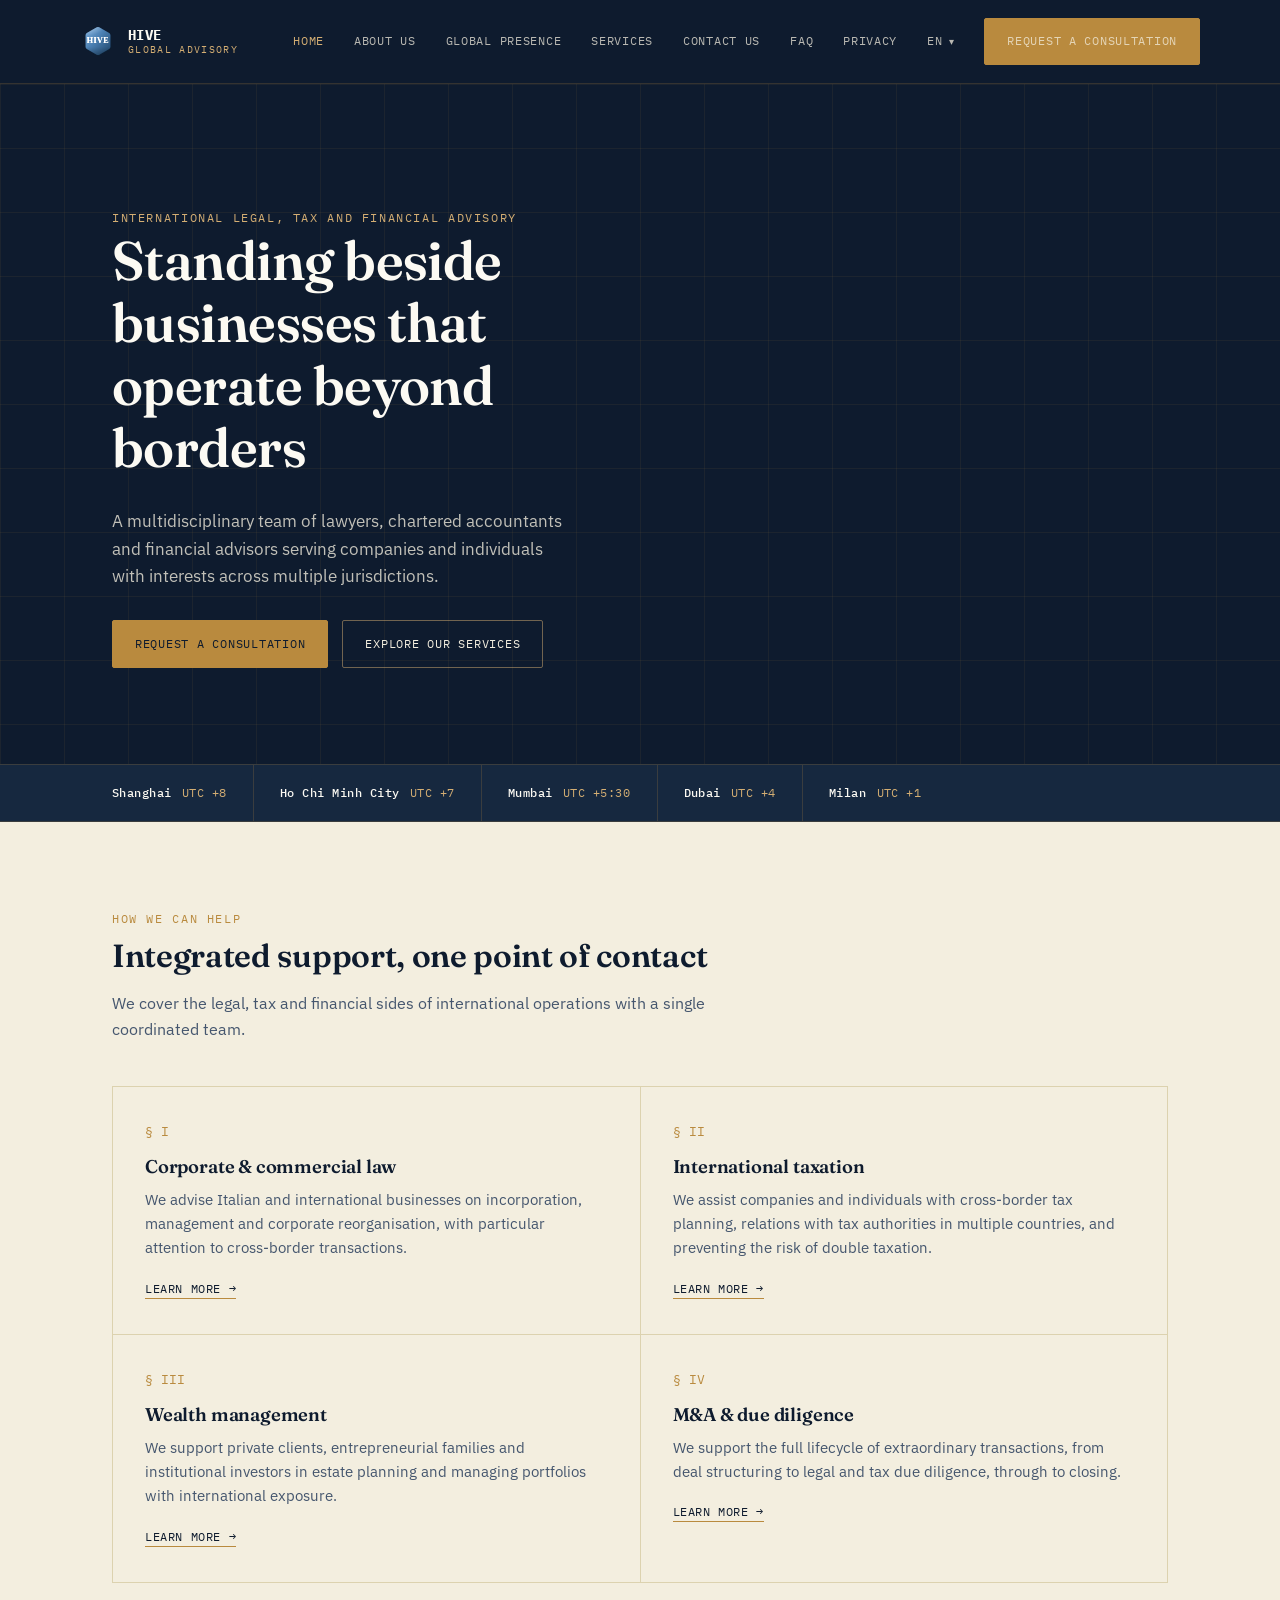
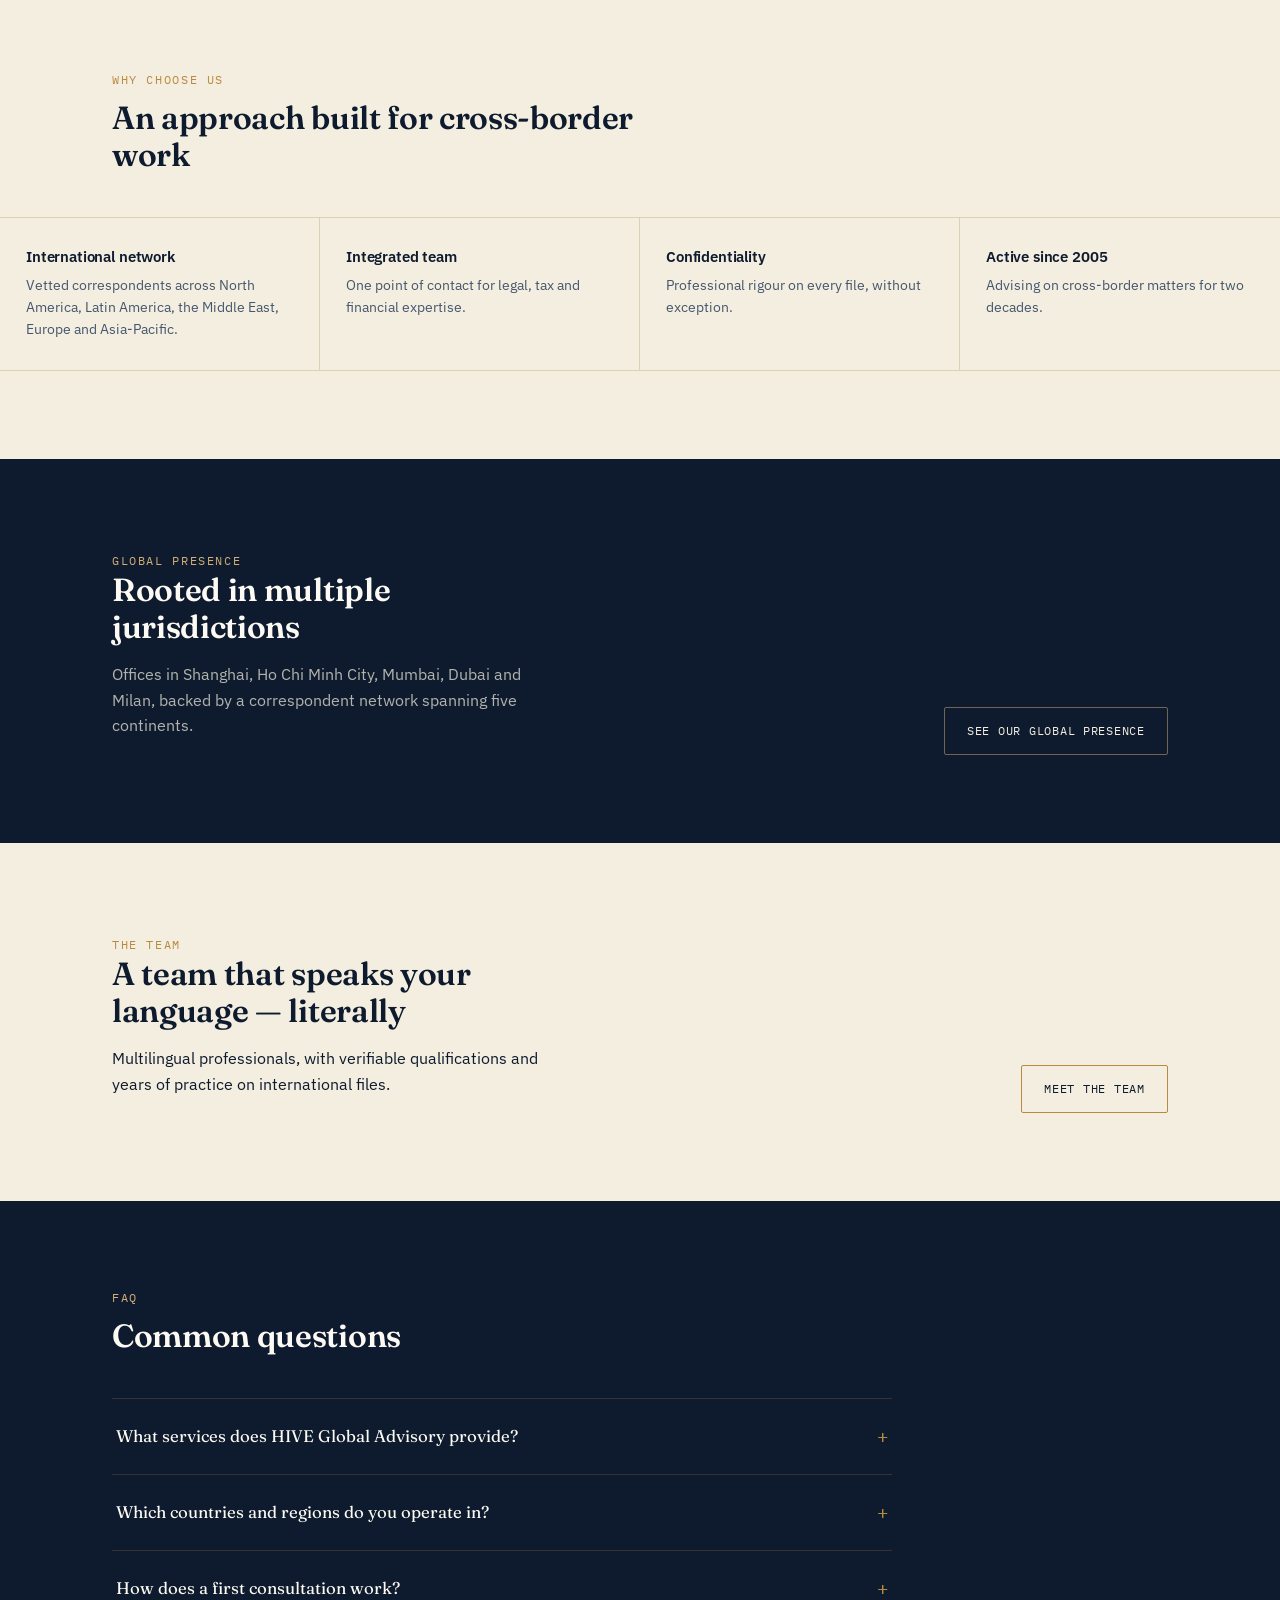
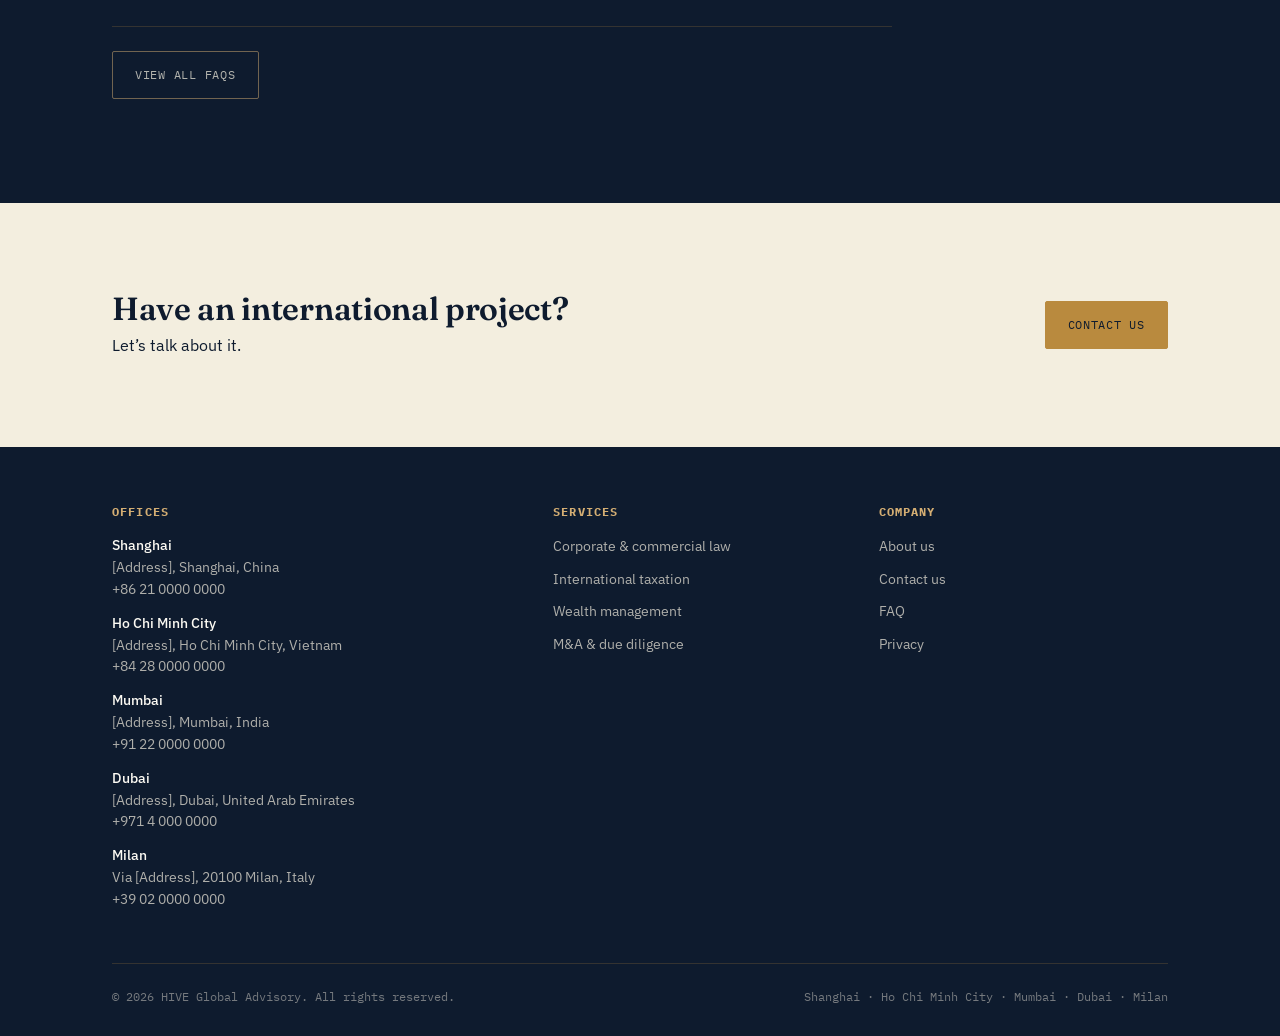
==== en/index.html @ 1e422303 "Add files via upload" ====
<!DOCTYPE html>
<html lang="en" dir="ltr">
<head>
<meta charset="UTF-8">
<meta name="viewport" content="width=device-width, initial-scale=1.0">
<title>HIVE Global Advisory — International legal, tax and financial advisory</title>
<meta name="description" content="A multidisciplinary team of lawyers, chartered accountants and financial advisors serving companies and individuals with interests across multiple jurisdictions.">
<link rel="alternate" hreflang="en" href="https://www.hiveglobaladvisory.example/en/index.html">
<link rel="alternate" hreflang="it" href="https://www.hiveglobaladvisory.example/it/index.html">
<link rel="alternate" hreflang="x-default" href="https://www.hiveglobaladvisory.example/en/index.html">
<link rel="preconnect" href="https://fonts.googleapis.com">
<link rel="preconnect" href="https://fonts.gstatic.com" crossorigin>
<link href="https://fonts.googleapis.com/css2?family=Fraunces:opsz,wght@9..144,500;9..144,600&family=IBM+Plex+Sans:wght@400;500;600&family=IBM+Plex+Mono:wght@400;500&display=swap" rel="stylesheet">
<link rel="stylesheet" href="../css/style.css">
</head>
<body>

<header class="site">
  <div class="wrap bar">
    <a href="index.html" class="mark">
      <img src="../assets/logo-mark.svg" alt="HIVE Global Advisory" width="36" height="36">
      <span class="wordmark"><b>HIVE</b><span>GLOBAL ADVISORY</span></span>
    </a>
    <input type="checkbox" id="nav-toggle">
    <label for="nav-toggle" class="nav-btn">Menu</label>
    <nav class="primary">
      <a href="index.html" aria-current="page">Home</a>
      <a href="about-us.html">About us</a>
      <a href="global-presence.html">Global presence</a>
      <a href="services.html">Services</a>
      <a href="contact-us.html">Contact us</a>
      <a href="faq.html">FAQ</a>
      <a href="privacy.html">Privacy</a>
      <details class="lang-switch">
        <summary>EN <span class="chev">▾</span></summary>
        <div class="lang-menu">
          <a href="../en/index.html" aria-current="true">English</a>
          <a href="../it/index.html">Italiano</a>
          <a class="soon" href="#" aria-disabled="true">Deutsch <span class="tag">soon</span></a>
          <a class="soon" href="#" aria-disabled="true">Français <span class="tag">soon</span></a>
          <a class="soon" href="#" aria-disabled="true">Español <span class="tag">soon</span></a>
          <a class="soon" href="#" aria-disabled="true">العربية <span class="tag">soon</span></a>
          <a class="soon" href="#" aria-disabled="true">Русский <span class="tag">soon</span></a>
        </div>
      </details>
      <a href="contact-us.html" class="btn btn-solid">Request a consultation</a>
    </nav>
  </div>
</header>

<section class="hero on-ink">
  <svg class="graticule" width="100%" height="100%" aria-hidden="true"><defs><pattern id="grid" width="64" height="64" patternUnits="userSpaceOnUse"><path d="M 64 0 L 0 0 0 64" fill="none" stroke="#B98A3E" stroke-width="0.5"/></pattern></defs><rect width="100%" height="100%" fill="url(#grid)"/></svg>
  <div class="wrap">
    <span class="eyebrow">International legal, tax and financial advisory</span>
    <h1>Standing beside businesses that operate beyond borders</h1>
    <p class="lede">A multidisciplinary team of lawyers, chartered accountants and financial advisors serving companies and individuals with interests across multiple jurisdictions.</p>
    <div class="cta-row">
      <a href="contact-us.html" class="btn btn-solid">Request a consultation</a>
      <a href="services.html" class="btn btn-ghost">Explore our services</a>
    </div>
  </div>
</section>
<div class="ticker on-ink">
  <div class="wrap">
    <span class="stop"><span class="city">Shanghai</span><span class="tz">UTC +8</span></span>
    <span class="stop"><span class="city">Ho Chi Minh City</span><span class="tz">UTC +7</span></span>
    <span class="stop"><span class="city">Mumbai</span><span class="tz">UTC +5:30</span></span>
    <span class="stop"><span class="city">Dubai</span><span class="tz">UTC +4</span></span>
    <span class="stop"><span class="city">Milan</span><span class="tz">UTC +1</span></span>
  </div>
</div>

<section>
  <div class="wrap">
    <div class="section-head">
      <span class="eyebrow">How we can help</span>
      <h2>Integrated support, one point of contact</h2>
      <p>We cover the legal, tax and financial sides of international operations with a single coordinated team.</p>
    </div>
    <div class="articles">
      <div class="article">
        <span class="ref">§ I</span>
        <h3>Corporate &amp; commercial law</h3>
        <p>We advise Italian and international businesses on incorporation, management and corporate reorganisation, with particular attention to cross-border transactions.</p>
        <a class="more" href="services.html#corporate">Learn more →</a>
      </div>
      <div class="article">
        <span class="ref">§ II</span>
        <h3>International taxation</h3>
        <p>We assist companies and individuals with cross-border tax planning, relations with tax authorities in multiple countries, and preventing the risk of double taxation.</p>
        <a class="more" href="services.html#tax">Learn more →</a>
      </div>
      <div class="article">
        <span class="ref">§ III</span>
        <h3>Wealth management</h3>
        <p>We support private clients, entrepreneurial families and institutional investors in estate planning and managing portfolios with international exposure.</p>
        <a class="more" href="services.html#wealth">Learn more →</a>
      </div>
      <div class="article">
        <span class="ref">§ IV</span>
        <h3>M&amp;A &amp; due diligence</h3>
        <p>We support the full lifecycle of extraordinary transactions, from deal structuring to legal and tax due diligence, through to closing.</p>
        <a class="more" href="services.html#ma">Learn more →</a>
      </div>
    </div>
  </div>
</section>

<section style="padding-top:0;">
  <div class="wrap">
    <div class="section-head">
      <span class="eyebrow">Why choose us</span>
      <h2>An approach built for cross-border work</h2>
    </div>
  </div>
  <div class="facts">
    <div class="fact"><h3>International network</h3><p>Vetted correspondents across North America, Latin America, the Middle East, Europe and Asia-Pacific.</p></div>
    <div class="fact"><h3>Integrated team</h3><p>One point of contact for legal, tax and financial expertise.</p></div>
    <div class="fact"><h3>Confidentiality</h3><p>Professional rigour on every file, without exception.</p></div>
    <div class="fact"><h3>Active since 2005</h3><p>Advising on cross-border matters for two decades.</p></div>
  </div>
</section>

<section class="on-ink">
  <div class="wrap team-split">
    <div class="copy">
      <span class="eyebrow">Global presence</span>
      <h2>Rooted in multiple jurisdictions</h2>
      <p class="lede-sm">Offices in Shanghai, Ho Chi Minh City, Mumbai, Dubai and Milan, backed by a correspondent network spanning five continents.</p>
    </div>
    <a href="global-presence.html" class="btn btn-ghost">See our global presence</a>
  </div>
</section>

<section>
  <div class="wrap team-split">
    <div class="copy">
      <span class="eyebrow">The team</span>
      <h2>A team that speaks your language — literally</h2>
      <p>Multilingual professionals, with verifiable qualifications and years of practice on international files.</p>
    </div>
    <a href="about-us.html" class="btn btn-ghost">Meet the team</a>
  </div>
</section>

<section class="on-ink">
  <div class="wrap">
    <div class="section-head">
      <span class="eyebrow">FAQ</span>
      <h2>Common questions</h2>
    </div>
    <div class="faq-list">
      <details class="faq-item">
        <summary>What services does HIVE Global Advisory provide? <span class="plus">+</span></summary>
        <div class="answer">We provide integrated legal, tax and financial advisory services for cross-border business and private clients, spanning corporate &amp; commercial law, international taxation, wealth management, and M&amp;A &amp; due diligence. Our team coordinates across disciplines so you have a single point of contact for complex, multi-jurisdiction matters.</div>
      </details>
      <details class="faq-item">
        <summary>Which countries and regions do you operate in? <span class="plus">+</span></summary>
        <div class="answer">We operate directly from our offices in Shanghai, Ho Chi Minh City, Mumbai, Dubai and Milan, and work through a vetted network of correspondent firms across North America, Latin America, the Middle East, Europe and Asia-Pacific. See our Global presence page for the full picture.</div>
      </details>
      <details class="faq-item">
        <summary>How does a first consultation work? <span class="plus">+</span></summary>
        <div class="answer">Share a short description of your situation through our contact form, and a member of our team will reach out within 1-2 business days to arrange an introductory call at no obligation.</div>
      </details>
    </div>
    <p style="margin-top:24px;"><a href="faq.html" class="btn btn-ghost">View all FAQs</a></p>
  </div>
</section>

<section class="cta-band">
  <div class="wrap">
    <div>
      <h2>Have an international project?</h2>
      <p style="margin:0;">Let&rsquo;s talk about it.</p>
    </div>
    <a href="contact-us.html" class="btn btn-solid">Contact us</a>
  </div>
</section>

<footer class="site">
  <div class="wrap">
    <div class="grid">
      <div>
        <h4>Offices</h4>
        <div class="office"><span class="city">Shanghai</span><br>[Address], Shanghai, China<br>+86 21 0000 0000</div>
        <div class="office"><span class="city">Ho Chi Minh City</span><br>[Address], Ho Chi Minh City, Vietnam<br>+84 28 0000 0000</div>
        <div class="office"><span class="city">Mumbai</span><br>[Address], Mumbai, India<br>+91 22 0000 0000</div>
        <div class="office"><span class="city">Dubai</span><br>[Address], Dubai, United Arab Emirates<br>+971 4 000 0000</div>
        <div class="office"><span class="city">Milan</span><br>Via [Address], 20100 Milan, Italy<br>+39 02 0000 0000</div>
      </div>
      <div>
        <h4>Services</h4>
        <ul>
          <li><a href="services.html#corporate">Corporate &amp; commercial law</a></li>
          <li><a href="services.html#tax">International taxation</a></li>
          <li><a href="services.html#wealth">Wealth management</a></li>
          <li><a href="services.html#ma">M&amp;A &amp; due diligence</a></li>
        </ul>
      </div>
      <div>
        <h4>Company</h4>
        <ul>
          <li><a href="about-us.html">About us</a></li>
          <li><a href="contact-us.html">Contact us</a></li>
          <li><a href="faq.html">FAQ</a></li>
          <li><a href="privacy.html">Privacy</a></li>
        </ul>
      </div>
    </div>
    <div class="bottom">
      <span>&copy; <span id="year">2026</span> HIVE Global Advisory. All rights reserved.</span>
      <span>Shanghai · Ho Chi Minh City · Mumbai · Dubai · Milan</span>
    </div>
  </div>
</footer>
<script src="../js/main.js"></script>
</body>
</html>
---- css/style.css ----
/* ===================================================================
   Studio & Partners — sistema di design "ink & brass"
   Palette ispirata alla cartografia storica: inchiostro notturno,
   carta pergamena, ottone invecchiato. Serif carattere + sans utility.
   =================================================================== */

:root{
  --ink: #0E1B2E;
  --ink-soft: #16283F;
  --ink-line: rgba(185, 138, 62, .22);
  --parchment: #F3EEDF;
  --parchment-line: #DCD2AF;
  --brass: #B98A3E;
  --brass-light: #D4AE73;
  --slate: #45566E;
  --slate-light: #6B7C95;
  --white: #FCFAF3;

  --font-display: "Fraunces", Georgia, serif;
  --font-body: "IBM Plex Sans", -apple-system, BlinkMacSystemFont, sans-serif;
  --font-mono: "IBM Plex Mono", ui-monospace, monospace;

  --max: 1120px;
  --radius: 2px;
}

*, *::before, *::after{ box-sizing: border-box; }
html{ scroll-behavior: smooth; }
@media (prefers-reduced-motion: reduce){
  html{ scroll-behavior: auto; }
  *{ animation-duration: .01ms !important; transition-duration: .01ms !important; }
}

body{
  margin: 0;
  background: var(--parchment);
  color: var(--ink);
  font-family: var(--font-body);
  font-size: 16px;
  line-height: 1.6;
  -webkit-font-smoothing: antialiased;
}

h1, h2, h3{
  font-family: var(--font-display);
  font-weight: 600;
  line-height: 1.15;
  margin: 0 0 .5em;
  letter-spacing: -.01em;
}
h1{ font-size: clamp(2.1rem, 4.4vw, 3.4rem); }
h2{ font-size: clamp(1.5rem, 2.6vw, 2rem); }
h3{ font-size: 1.15rem; }
p{ margin: 0 0 1em; }
a{ color: inherit; }

.eyebrow{
  font-family: var(--font-mono);
  font-size: .72rem;
  letter-spacing: .14em;
  text-transform: uppercase;
  color: var(--brass);
}

.wrap{ max-width: var(--max); margin: 0 auto; padding: 0 32px; }
@media (max-width: 640px){ .wrap{ padding: 0 20px; } }

section{ padding: 88px 0; }
@media (max-width: 640px){ section{ padding: 56px 0; } }

.on-ink{ background: var(--ink); color: var(--parchment); }
.on-ink .eyebrow{ color: var(--brass-light); }
.on-ink h1, .on-ink h2, .on-ink h3{ color: var(--white); }
.on-ink p{ color: rgba(243,238,223,.72); }

/* ---------- buttons ---------- */
.btn{
  display: inline-flex;
  align-items: center;
  gap: 8px;
  font-family: var(--font-mono);
  font-size: .78rem;
  letter-spacing: .06em;
  text-transform: uppercase;
  text-decoration: none;
  padding: 13px 22px;
  border-radius: var(--radius);
  border: 1px solid var(--brass);
  transition: background .15s ease, color .15s ease;
  cursor: pointer;
  background: none;
}
.btn-solid{ background: var(--brass); color: var(--ink); }
.btn-solid:hover{ background: var(--brass-light); }
.btn-ghost{ color: inherit; }
.btn-ghost:hover{ background: var(--ink-line); }
.on-ink .btn-ghost{ border-color: rgba(212,174,115,.5); }
.btn:focus-visible{ outline: 2px solid var(--brass); outline-offset: 3px; }

/* ---------- header ---------- */
header.site{
  position: sticky; top: 0; z-index: 50;
  background: var(--ink);
  border-bottom: 1px solid var(--ink-line);
}
header.site .bar{
  display: flex; align-items: center; justify-content: space-between;
  padding: 18px 0;
}
.mark{
  display: inline-flex; align-items: center; gap: 10px;
  font-family: var(--font-mono); font-size: .8rem; letter-spacing: .08em;
  color: var(--white); text-decoration: none;
}
.mark .box{
  width: 28px; height: 28px; border: 1px solid var(--brass);
  display: flex; align-items: center; justify-content: center;
  font-family: var(--font-display); font-size: .85rem; color: var(--brass-light);
}
nav.primary{ display: flex; align-items: center; gap: 30px; }
nav.primary a{
  font-family: var(--font-mono); font-size: .74rem; letter-spacing: .06em;
  text-transform: uppercase; text-decoration: none; color: rgba(243,238,223,.75);
}
nav.primary a:hover, nav.primary a[aria-current="page"]{ color: var(--brass-light); }
.lang{ color: rgba(243,238,223,.45) !important; }
#nav-toggle{ display: none; }
.nav-btn{ display: none; }
@media (max-width: 860px){
  nav.primary{
    position: absolute; top: 100%; left: 0; right: 0;
    background: var(--ink); flex-direction: column; align-items: flex-start;
    gap: 18px; padding: 22px 20px 26px; border-bottom: 1px solid var(--ink-line);
    display: none;
  }
  #nav-toggle:checked ~ nav.primary{ display: flex; }
  .nav-btn{
    display: inline-flex; background: none; border: 1px solid var(--ink-line);
    color: var(--white); font-family: var(--font-mono); font-size: .8rem;
    padding: 8px 12px; cursor: pointer;
  }
}

/* ---------- hero ---------- */
.hero{
  position: relative; overflow: hidden;
  padding: 120px 0 96px;
}
.hero .graticule{
  position: absolute; inset: 0; opacity: .35; pointer-events: none;
}
.hero .wrap{ position: relative; }
.hero h1{ max-width: 15ch; }
.hero .lede{ max-width: 46ch; font-size: 1.08rem; color: rgba(243,238,223,.78); }
.hero .cta-row{ display: flex; gap: 14px; flex-wrap: wrap; margin-top: 30px; }

/* ---------- timezone ticker (signature element) ---------- */
.ticker{
  background: var(--ink-soft); border-top: 1px solid var(--ink-line);
  border-bottom: 1px solid var(--ink-line);
}
.ticker .wrap{
  display: flex; flex-wrap: wrap; gap: 0;
}
.ticker .stop{
  font-family: var(--font-mono); font-size: .78rem; letter-spacing: .04em;
  color: rgba(243,238,223,.8);
  padding: 18px 26px 18px 0; margin-right: 26px;
  border-right: 1px solid var(--ink-line);
  display: flex; align-items: baseline; gap: 10px;
}
.ticker .stop:last-child{ border-right: none; }
.ticker .stop .city{ color: var(--white); font-weight: 500; }
.ticker .stop .tz{ color: var(--brass-light); }

/* ---------- section headers ---------- */
.section-head{ max-width: 60ch; margin-bottom: 44px; }
.section-head .eyebrow{ display: block; margin-bottom: 10px; }
.section-head p{ color: var(--slate); }

/* ---------- practice areas (§) ---------- */
.articles{ display: grid; grid-template-columns: repeat(2, 1fr); gap: 1px; background: var(--parchment-line); border: 1px solid var(--parchment-line); }
@media (max-width: 760px){ .articles{ grid-template-columns: 1fr; } }
.article{ background: var(--parchment); padding: 34px 32px; }
.article .ref{ font-family: var(--font-mono); color: var(--brass); font-size: .82rem; margin-bottom: 14px; display: block; }
.article p{ color: var(--slate); font-size: .95rem; }
.article ul{ list-style: none; margin: 14px 0 18px; padding: 0; }
.article li{ font-size: .88rem; color: var(--slate); padding: 6px 0; border-top: 1px solid var(--parchment-line); }
.article li:first-child{ border-top: none; }
.article a.more{ font-family: var(--font-mono); font-size: .74rem; letter-spacing: .05em; text-transform: uppercase; color: var(--ink); text-decoration: none; border-bottom: 1px solid var(--brass); padding-bottom: 2px; }

/* ---------- why-us divided row ---------- */
.facts{ display: grid; grid-template-columns: repeat(4, 1fr); border-top: 1px solid var(--parchment-line); border-bottom: 1px solid var(--parchment-line); }
@media (max-width: 760px){ .facts{ grid-template-columns: repeat(2, 1fr); } }
.fact{ padding: 30px 26px; border-right: 1px solid var(--parchment-line); }
.fact:last-child{ border-right: none; }
.fact h3{ font-family: var(--font-body); font-size: .95rem; font-weight: 600; margin-bottom: 8px; }
.fact p{ font-size: .86rem; color: var(--slate); margin: 0; }

/* ---------- insights / gazette list ---------- */
.gazette{ border-top: 1px solid var(--parchment-line); }
.gazette-item{ display: flex; gap: 26px; padding: 22px 0; border-bottom: 1px solid var(--parchment-line); align-items: baseline; flex-wrap: wrap; }
.gazette-item .tag{ font-family: var(--font-mono); font-size: .72rem; color: var(--brass); letter-spacing: .05em; text-transform: uppercase; width: 110px; flex-shrink: 0; }
.gazette-item .headline{ font-family: var(--font-display); font-size: 1.05rem; flex: 1; min-width: 220px; }
.gazette-item .date{ font-family: var(--font-mono); font-size: .74rem; color: var(--slate-light); }

/* ---------- team teaser ---------- */
.team-split{ display: flex; justify-content: space-between; align-items: flex-end; gap: 30px; flex-wrap: wrap; }
.team-split .copy{ max-width: 44ch; }

/* ---------- cta band ---------- */
.cta-band{ text-align: left; }
.cta-band .wrap{ display: flex; justify-content: space-between; align-items: center; gap: 30px; flex-wrap: wrap; }
.cta-band h2{ margin-bottom: 6px; }

/* ---------- cards (generic parchment card on ink) ---------- */
.card{ background: var(--white); color: var(--ink); padding: 28px; border: 1px solid var(--parchment-line); }

/* ---------- footer ---------- */
footer.site{ background: var(--ink); color: rgba(243,238,223,.7); padding: 56px 0 30px; }
footer.site .grid{ display: grid; grid-template-columns: 1.4fr 1fr 1fr; gap: 36px; padding-bottom: 40px; border-bottom: 1px solid var(--ink-line); }
@media (max-width: 760px){ footer.site .grid{ grid-template-columns: 1fr; } }
footer.site h4{ font-family: var(--font-mono); font-size: .72rem; letter-spacing: .1em; text-transform: uppercase; color: var(--brass-light); margin: 0 0 14px; }
footer.site .office{ font-size: .88rem; margin-bottom: 12px; line-height: 1.55; }
footer.site .office .city{ color: var(--white); font-weight: 500; }
footer.site a{ text-decoration: none; color: inherit; }
footer.site ul{ list-style: none; margin: 0; padding: 0; }
footer.site li{ margin-bottom: 10px; font-size: .88rem; }
footer.site .bottom{ display: flex; justify-content: space-between; align-items: center; gap: 16px; flex-wrap: wrap; padding-top: 24px; font-family: var(--font-mono); font-size: .72rem; color: rgba(243,238,223,.45); }

/* ---------- generic page hero (subpages) ---------- */
.page-hero{ padding: 76px 0 60px; }
.page-hero .eyebrow{ margin-bottom: 14px; display: block; }

/* ---------- form ---------- */
form.contact{ display: grid; grid-template-columns: 1fr 1fr; gap: 18px; max-width: 720px; }
form.contact .full{ grid-column: 1 / -1; }
@media (max-width: 640px){ form.contact{ grid-template-columns: 1fr; } }
form.contact label{ display: block; font-family: var(--font-mono); font-size: .72rem; text-transform: uppercase; letter-spacing: .06em; color: var(--slate); margin-bottom: 8px; }
form.contact input, form.contact select, form.contact textarea{
  width: 100%; font-family: var(--font-body); font-size: .95rem; color: var(--ink);
  background: var(--white); border: 1px solid var(--parchment-line); border-radius: var(--radius);
  padding: 11px 13px;
}
form.contact input:focus, form.contact select:focus, form.contact textarea:focus{
  outline: 2px solid var(--brass); outline-offset: 1px; border-color: var(--brass);
}
form.contact textarea{ min-height: 130px; resize: vertical; }
.form-note{ font-size: .8rem; color: var(--slate-light); margin-top: 14px; }

/* ---------- offices list on contact page ---------- */
.offices{ display: grid; grid-template-columns: repeat(3, 1fr); gap: 1px; background: var(--parchment-line); border: 1px solid var(--parchment-line); margin-top: 20px; }
@media (max-width: 760px){ .offices{ grid-template-columns: 1fr; } }
.office-card{ background: var(--parchment); padding: 26px; }
.office-card .city{ font-family: var(--font-display); font-size: 1.15rem; margin-bottom: 10px; }
.office-card p{ font-size: .88rem; color: var(--slate); margin: 0 0 4px; }

/* ---------- simple legal stub page ---------- */
.legal-body{ max-width: 68ch; }
.legal-body h2{ margin-top: 1.4em; }
.legal-body p{ color: var(--slate); }
.legal-notice{ background: var(--white); border: 1px solid var(--parchment-line); padding: 20px 24px; font-size: .9rem; color: var(--slate); margin-bottom: 40px; }

/* ===================================================================
   Estensioni: brand HIVE, selettore lingua, accordion FAQ, globo
   =================================================================== */

/* ---------- brand mark (logo + wordmark in header) ---------- */
.mark{ gap: 12px; }
.mark img{ display:block; width:36px; height:36px; }
.mark .wordmark{ display:flex; flex-direction:column; line-height:1.15; }
.mark .wordmark b{ font-size:.86rem; letter-spacing:.03em; }
.mark .wordmark span{ font-size:.6rem; letter-spacing:.14em; color: var(--brass-light); }

/* ---------- language switcher ---------- */
details.lang-switch{ position: relative; }
details.lang-switch summary{
  list-style: none; cursor: pointer;
  font-family: var(--font-mono); font-size: .74rem; letter-spacing: .06em; text-transform: uppercase;
  color: rgba(243,238,223,.75); display: flex; align-items: center; gap: 6px;
}
details.lang-switch summary::-webkit-details-marker{ display:none; }
details.lang-switch summary .chev{ font-size: .6rem; }
details.lang-switch[open] summary{ color: var(--brass-light); }
.lang-menu{
  position: absolute; top: calc(100% + 14px); right: 0; z-index: 60;
  background: var(--ink-soft); border: 1px solid var(--ink-line);
  min-width: 190px; padding: 6px 0;
}
.lang-menu a{
  display: flex; justify-content: space-between; align-items: center; gap: 10px;
  padding: 9px 16px; font-family: var(--font-body); font-size: .86rem;
  text-decoration: none; color: var(--parchment);
}
.lang-menu a:hover{ background: var(--ink-line); }
.lang-menu a[aria-current="true"]{ color: var(--brass-light); }
.lang-menu a.soon{ color: rgba(243,238,223,.4); pointer-events: none; }
.lang-menu .tag{
  font-family: var(--font-mono); font-size: .6rem; letter-spacing: .04em; text-transform: uppercase;
  border: 1px solid rgba(243,238,223,.25); padding: 1px 6px; border-radius: 2px;
}
@media (max-width: 860px){
  details.lang-switch{ order: 1; }
  .lang-menu{ right: auto; left: 0; }
}

/* ---------- FAQ accordion ---------- */
.faq-list{ border-top: 1px solid var(--parchment-line); max-width: 78ch; }
.faq-item{ border-bottom: 1px solid var(--parchment-line); }
.faq-item summary{
  list-style: none; cursor: pointer; padding: 22px 4px;
  display: flex; justify-content: space-between; align-items: center; gap: 20px;
  font-family: var(--font-display); font-size: 1.05rem; color: var(--ink);
}
.faq-item summary::-webkit-details-marker{ display:none; }
.faq-item summary .plus{ font-family: var(--font-mono); color: var(--brass); font-size: 1.2rem; flex-shrink:0; transition: transform .15s ease; }
.faq-item[open] summary .plus{ transform: rotate(45deg); }
.faq-item .answer{ padding: 0 4px 24px; max-width: 64ch; color: var(--slate); font-size: .95rem; line-height: 1.65; }
.faq-item .answer .note{ display:block; margin-top:8px; font-size:.82rem; color: var(--slate-light); }

/* ---------- globe illustration ---------- */
.globe-wrap{ display:flex; justify-content:center; padding: 10px 0 30px; }
.globe{ width: min(420px, 90%); height: auto; }
.globe .rim{ fill:none; stroke: var(--brass); stroke-width: 1; opacity:.55; }
.globe .meridian{ fill:none; stroke: var(--brass); stroke-width: .75; opacity:.4; }
.globe .pin{ fill: var(--brass-light); }
.globe .pin-ring{ fill:none; stroke: var(--brass-light); stroke-width: 1; opacity:.5; }
.globe text{ font-family: var(--font-mono); font-size: 10px; fill: rgba(243,238,223,.8); }

/* ---------- region grid (correspondent network) ---------- */
.regions{ display:grid; grid-template-columns:repeat(auto-fit, minmax(190px,1fr)); gap:1px; background:var(--parchment-line); border:1px solid var(--parchment-line); margin-top:20px; }
.region-card{ background:var(--parchment); padding:22px 24px; }
.region-card h3{ font-size:1rem; margin-bottom:6px; }
.region-card p{ font-size:.86rem; color:var(--slate); margin:0; }

/* ---------- hero background motif (reused across inner pages) ---------- */
.page-hero.motif{ position:relative; overflow:hidden; }
.page-hero.motif svg.bg{ position:absolute; inset:0; opacity:.35; pointer-events:none; }
.page-hero.motif .wrap{ position:relative; }

/* ---------- small helper ---------- */
.lede-sm{ max-width:50ch; color:rgba(243,238,223,.78); }

/* ---------- faq on dark section (home teaser) ---------- */
.on-ink .faq-list{ border-top-color: var(--ink-line); }
.on-ink .faq-item{ border-bottom-color: var(--ink-line); }
.on-ink .faq-item summary{ color: var(--white); }
.on-ink .faq-item .answer{ color: rgba(243,238,223,.78); }
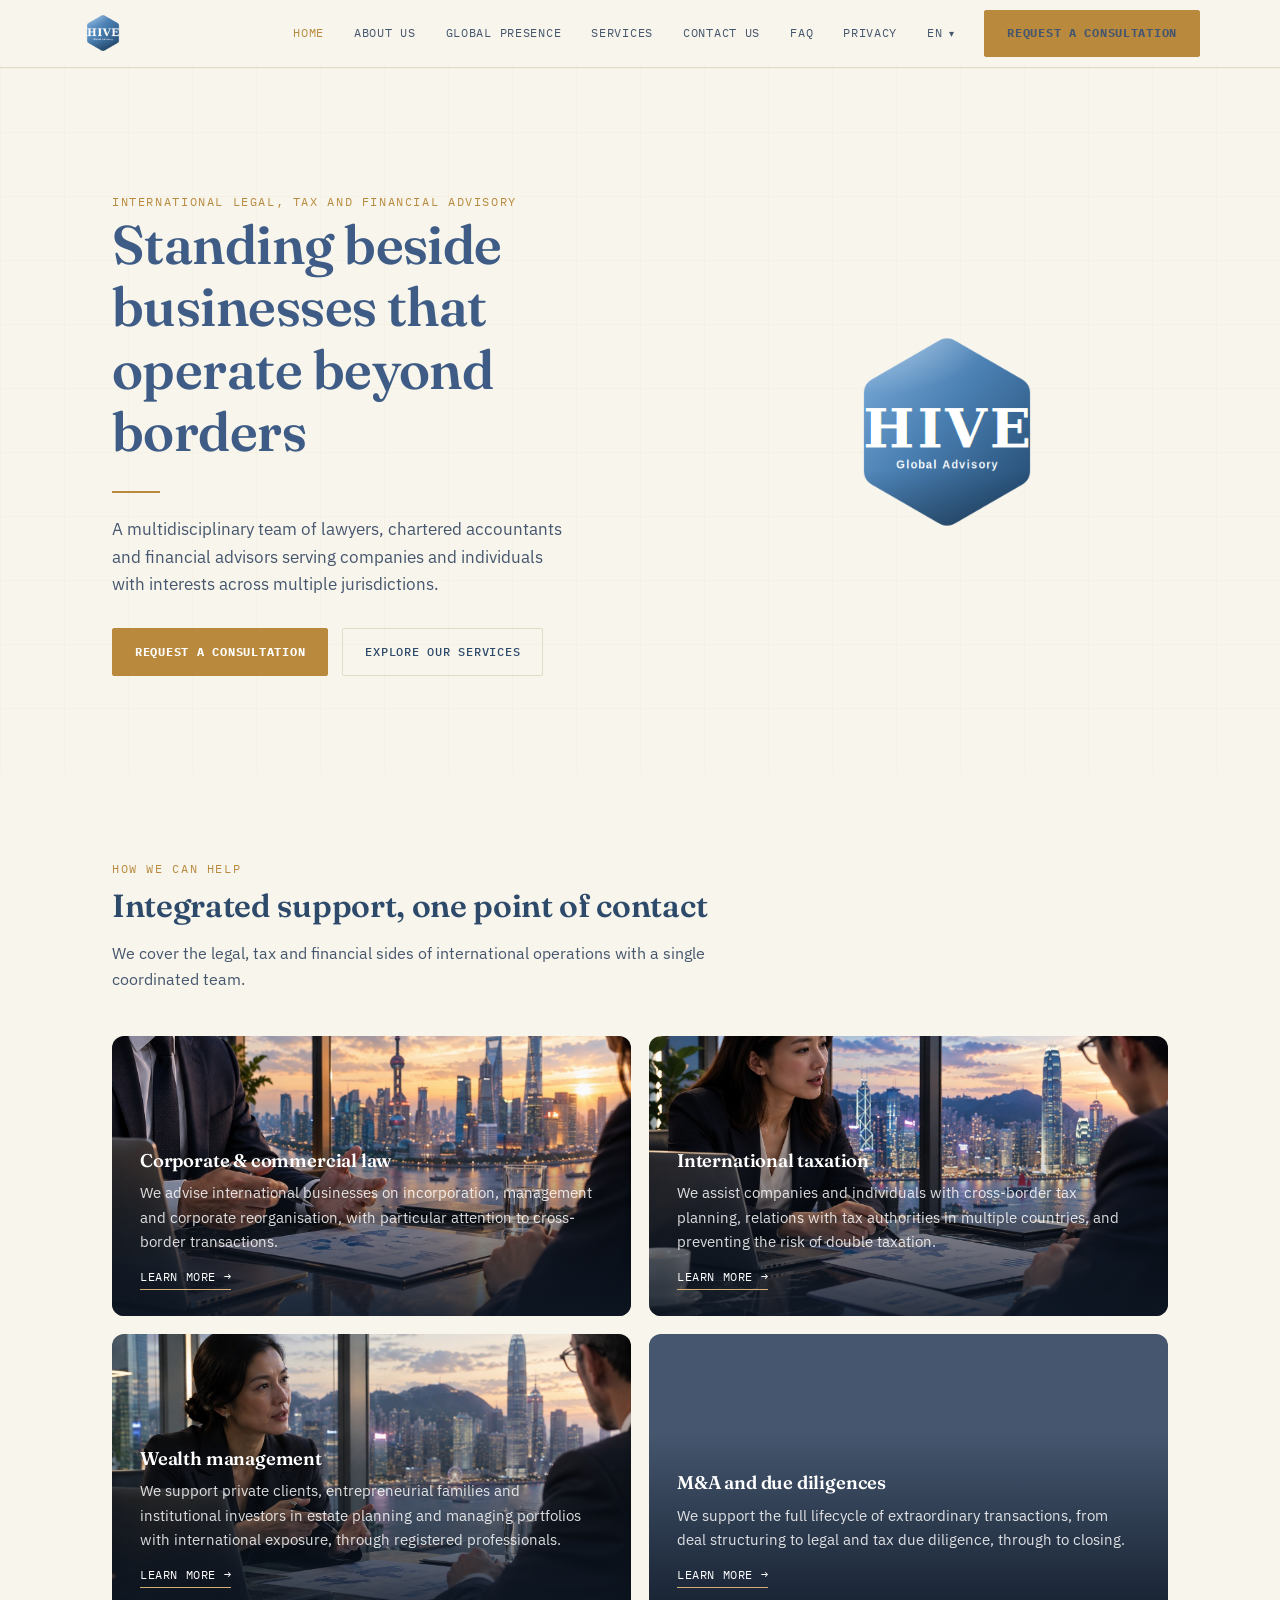
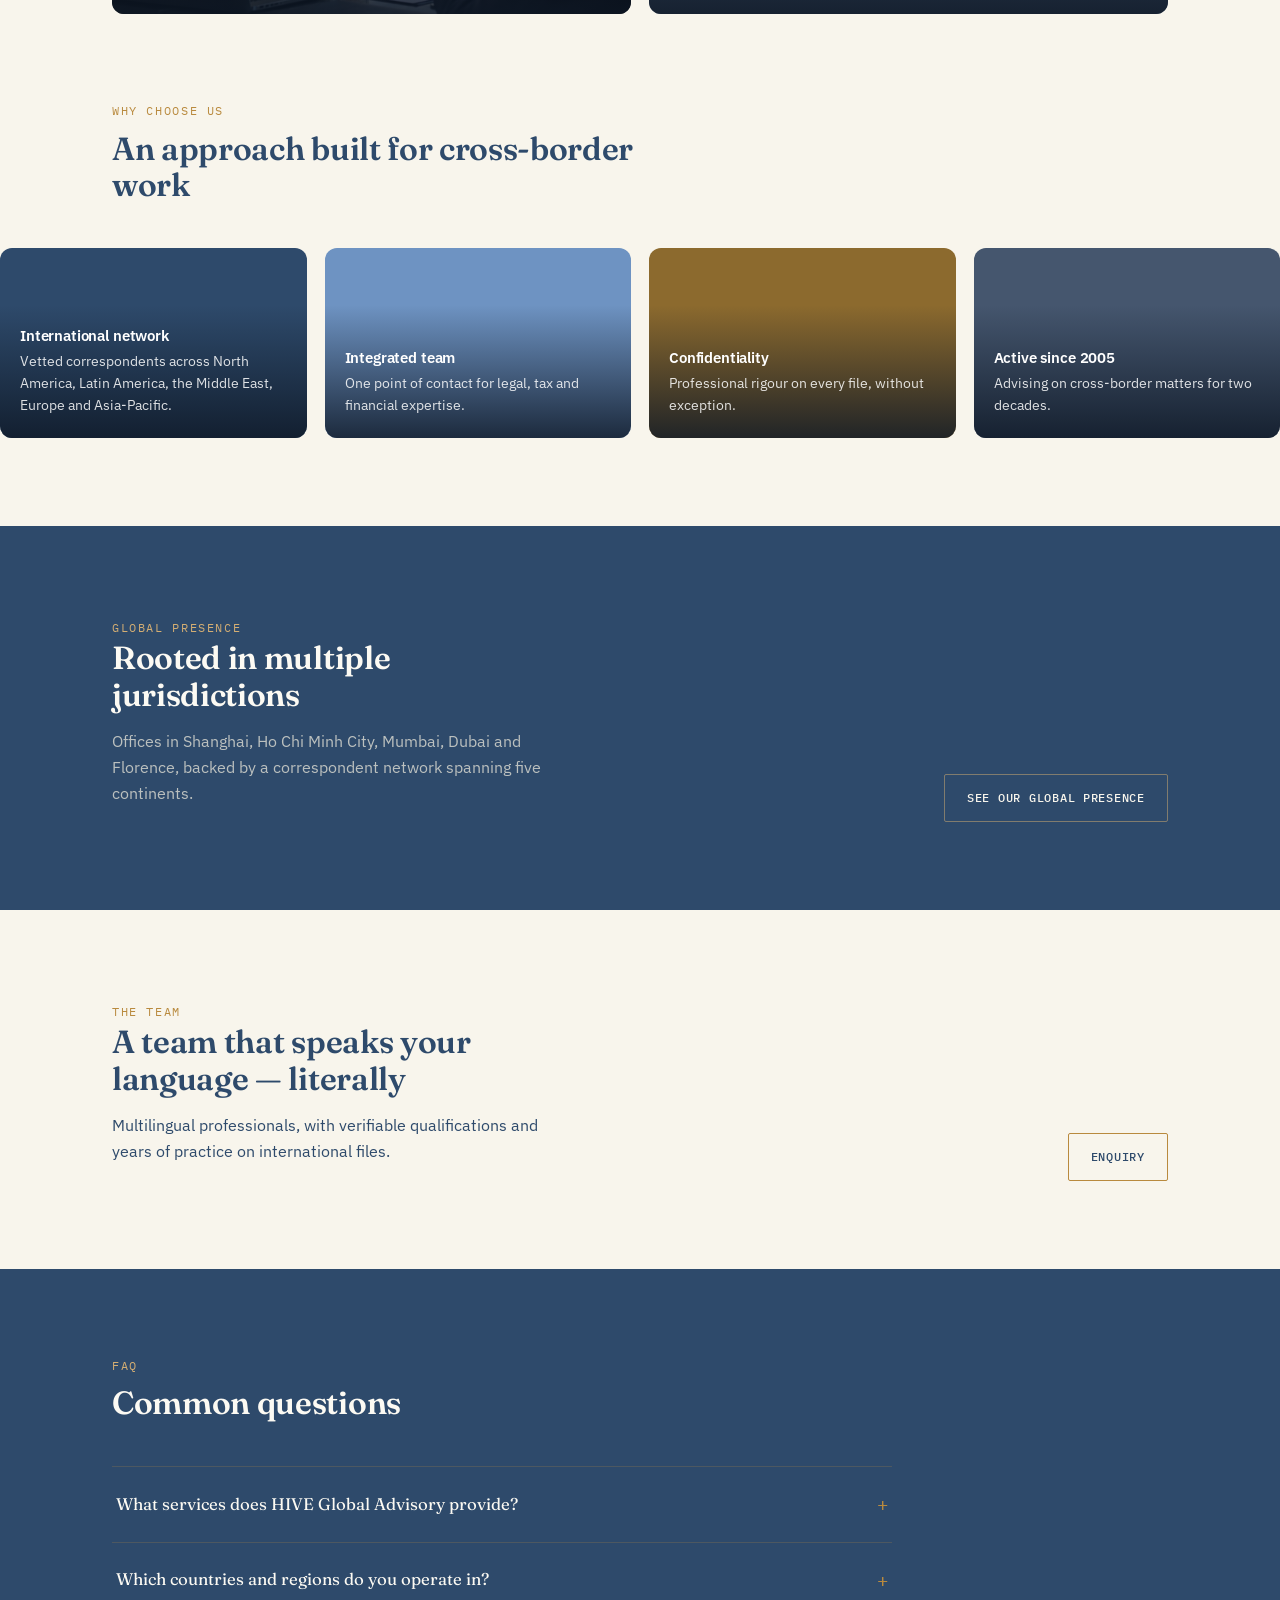
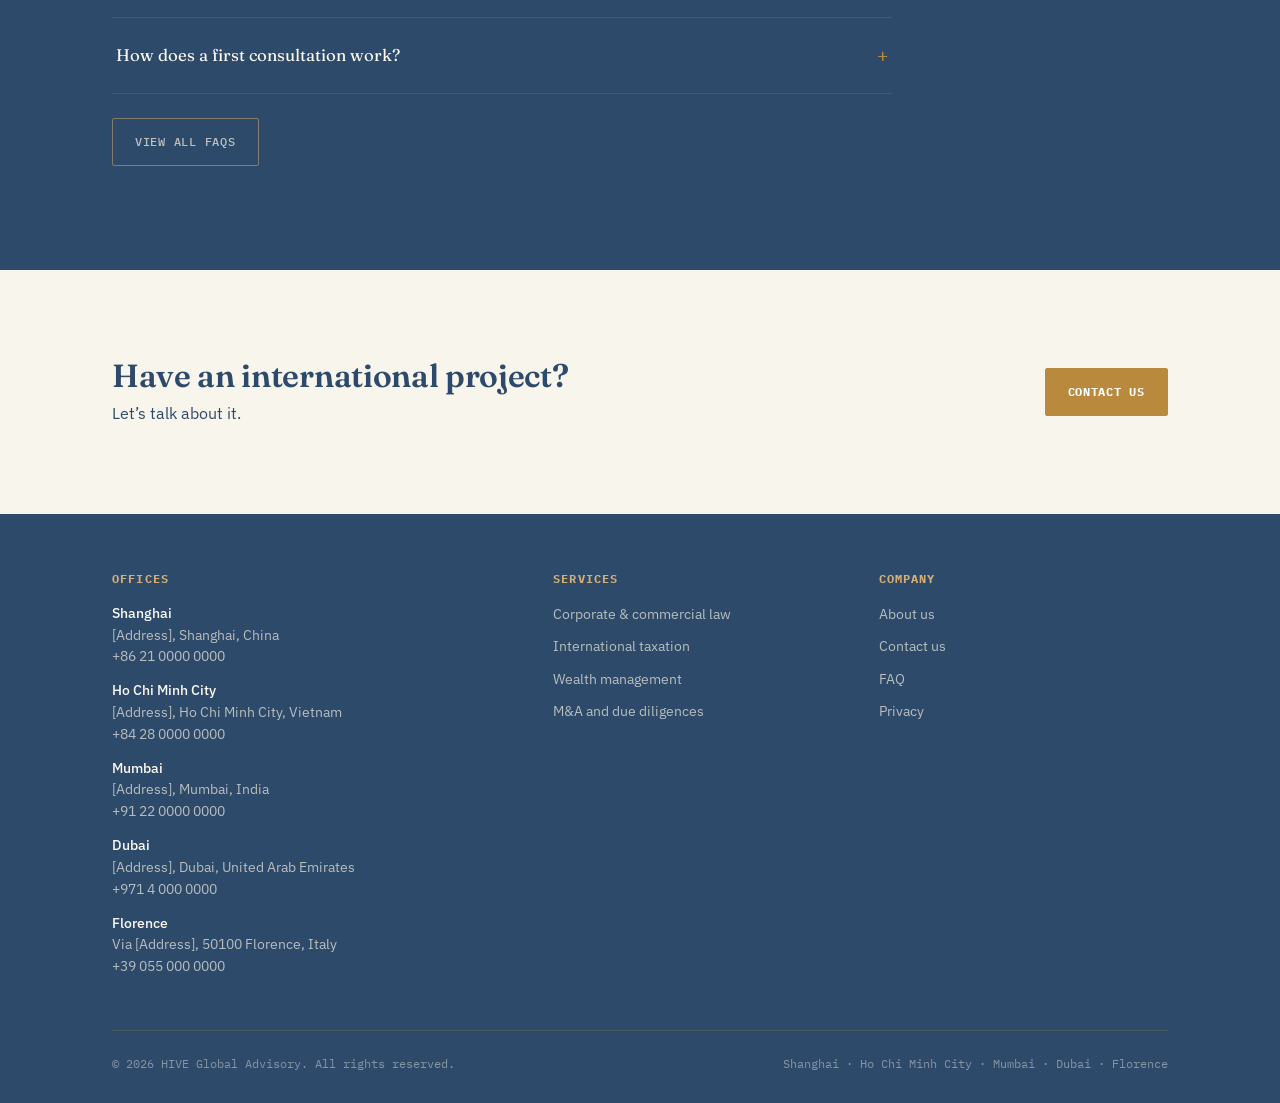
==== commit aba790c9: "Add files via upload" ====
--- a/en/index.html
+++ b/en/index.html
@@ -5,12 +5,26 @@
 <meta name="viewport" content="width=device-width, initial-scale=1.0">
 <title>HIVE Global Advisory — International legal, tax and financial advisory</title>
 <meta name="description" content="A multidisciplinary team of lawyers, chartered accountants and financial advisors serving companies and individuals with interests across multiple jurisdictions.">
-<link rel="alternate" hreflang="en" href="https://www.hiveglobaladvisory.example/en/index.html">
-<link rel="alternate" hreflang="it" href="https://www.hiveglobaladvisory.example/it/index.html">
-<link rel="alternate" hreflang="x-default" href="https://www.hiveglobaladvisory.example/en/index.html">
+<link rel="canonical" href="https://hiveglobaladvisory.com/en/index.html">
+<link rel="alternate" hreflang="en" href="https://hiveglobaladvisory.com/en/index.html">
+<link rel="alternate" hreflang="it" href="https://hiveglobaladvisory.com/it/index.html">
+<link rel="alternate" hreflang="x-default" href="https://hiveglobaladvisory.com/en/index.html">
+<meta property="og:type" content="website">
+<meta property="og:site_name" content="HIVE Global Advisory">
+<meta property="og:locale" content="en_US">
+<meta property="og:title" content="HIVE Global Advisory — International legal, tax and financial advisory">
+<meta property="og:description" content="A multidisciplinary team of lawyers, chartered accountants and financial advisors serving companies and individuals with interests across multiple jurisdictions.">
+<meta property="og:url" content="https://hiveglobaladvisory.com/en/index.html">
+<meta property="og:image" content="https://hiveglobaladvisory.com/assets/og-image.png">
+<meta name="twitter:card" content="summary_large_image">
+<meta name="twitter:title" content="HIVE Global Advisory — International legal, tax and financial advisory">
+<meta name="twitter:description" content="A multidisciplinary team of lawyers, chartered accountants and financial advisors serving companies and individuals with interests across multiple jurisdictions.">
+<meta name="twitter:image" content="https://hiveglobaladvisory.com/assets/og-image.png">
+<link rel="icon" href="../assets/logo-mark.svg" type="image/svg+xml">
+<link rel="icon" href="../assets/favicon.png" sizes="any">
 <link rel="preconnect" href="https://fonts.googleapis.com">
 <link rel="preconnect" href="https://fonts.gstatic.com" crossorigin>
-<link href="https://fonts.googleapis.com/css2?family=Fraunces:opsz,wght@9..144,500;9..144,600&family=IBM+Plex+Sans:wght@400;500;600&family=IBM+Plex+Mono:wght@400;500&display=swap" rel="stylesheet">
+<link href="https://fonts.googleapis.com/css2?family=Fraunces:opsz,wght@9..144,500;9..144,600&family=IBM+Plex+Sans:wght@400;500;600&family=IBM+Plex+Mono:wght@400;500;700&display=swap" rel="stylesheet">
 <link rel="stylesheet" href="../css/style.css">
 </head>
 <body>
@@ -18,8 +32,7 @@
 <header class="site">
   <div class="wrap bar">
     <a href="index.html" class="mark">
-      <img src="../assets/logo-mark.svg" alt="HIVE Global Advisory" width="36" height="36">
-      <span class="wordmark"><b>HIVE</b><span>GLOBAL ADVISORY</span></span>
+      <img src="../assets/logo-full.png" alt="HIVE Global Advisory">
     </a>
     <input type="checkbox" id="nav-toggle">
     <label for="nav-toggle" class="nav-btn">Menu</label>
@@ -48,27 +61,24 @@
   </div>
 </header>
 
-<section class="hero on-ink">
+<section class="hero">
   <svg class="graticule" width="100%" height="100%" aria-hidden="true"><defs><pattern id="grid" width="64" height="64" patternUnits="userSpaceOnUse"><path d="M 64 0 L 0 0 0 64" fill="none" stroke="#B98A3E" stroke-width="0.5"/></pattern></defs><rect width="100%" height="100%" fill="url(#grid)"/></svg>
-  <div class="wrap">
-    <span class="eyebrow">International legal, tax and financial advisory</span>
-    <h1>Standing beside businesses that operate beyond borders</h1>
-    <p class="lede">A multidisciplinary team of lawyers, chartered accountants and financial advisors serving companies and individuals with interests across multiple jurisdictions.</p>
-    <div class="cta-row">
-      <a href="contact-us.html" class="btn btn-solid">Request a consultation</a>
-      <a href="services.html" class="btn btn-ghost">Explore our services</a>
-    </div>
-  </div>
-</section>
-<div class="ticker on-ink">
-  <div class="wrap">
-    <span class="stop"><span class="city">Shanghai</span><span class="tz">UTC +8</span></span>
-    <span class="stop"><span class="city">Ho Chi Minh City</span><span class="tz">UTC +7</span></span>
-    <span class="stop"><span class="city">Mumbai</span><span class="tz">UTC +5:30</span></span>
-    <span class="stop"><span class="city">Dubai</span><span class="tz">UTC +4</span></span>
-    <span class="stop"><span class="city">Milan</span><span class="tz">UTC +1</span></span>
-  </div>
-</div>
+  <div class="wrap hero-grid">
+    <div class="hero-copy">
+      <span class="eyebrow">International legal, tax and financial advisory</span>
+      <h1>Standing beside businesses that operate beyond borders</h1>
+      <div class="rule"></div>
+      <p class="lede">A multidisciplinary team of lawyers, chartered accountants and financial advisors serving companies and individuals with interests across multiple jurisdictions.</p>
+      <div class="cta-row">
+        <a href="contact-us.html" class="btn btn-solid">Request a consultation</a>
+        <a href="services.html" class="btn btn-ghost">Explore our services</a>
+      </div>
+    </div>
+    <div class="hero-logo">
+      <img src="../assets/logo-full.png" alt="HIVE Global Advisory" width="240" height="240">
+    </div>
+  </div>
+</section>
 
 <section>
   <div class="wrap">
@@ -78,27 +88,23 @@
       <p>We cover the legal, tax and financial sides of international operations with a single coordinated team.</p>
     </div>
     <div class="articles">
-      <div class="article">
-        <span class="ref">§ I</span>
+      <div class="article" style="background-image:url(../assets/card-corporate.jpg)">
         <h3>Corporate &amp; commercial law</h3>
-        <p>We advise Italian and international businesses on incorporation, management and corporate reorganisation, with particular attention to cross-border transactions.</p>
+        <p>We advise international businesses on incorporation, management and corporate reorganisation, with particular attention to cross-border transactions.</p>
         <a class="more" href="services.html#corporate">Learn more →</a>
       </div>
-      <div class="article">
-        <span class="ref">§ II</span>
+      <div class="article" style="background-image:url(../assets/card-tax.jpg)">
         <h3>International taxation</h3>
         <p>We assist companies and individuals with cross-border tax planning, relations with tax authorities in multiple countries, and preventing the risk of double taxation.</p>
         <a class="more" href="services.html#tax">Learn more →</a>
       </div>
+      <div class="article" style="background-image:url(../assets/card-wealth.jpg)">
+        <h3>Wealth management</h3>
+        <p>We support private clients, entrepreneurial families and institutional investors in estate planning and managing portfolios with international exposure, through registered professionals.</p>
+        <a class="more" href="services.html#wealth">Learn more →</a>
+      </div>
       <div class="article">
-        <span class="ref">§ III</span>
-        <h3>Wealth management</h3>
-        <p>We support private clients, entrepreneurial families and institutional investors in estate planning and managing portfolios with international exposure.</p>
-        <a class="more" href="services.html#wealth">Learn more →</a>
-      </div>
-      <div class="article">
-        <span class="ref">§ IV</span>
-        <h3>M&amp;A &amp; due diligence</h3>
+        <h3>M&amp;A and due diligences</h3>
         <p>We support the full lifecycle of extraordinary transactions, from deal structuring to legal and tax due diligence, through to closing.</p>
         <a class="more" href="services.html#ma">Learn more →</a>
       </div>
@@ -126,7 +132,7 @@
     <div class="copy">
       <span class="eyebrow">Global presence</span>
       <h2>Rooted in multiple jurisdictions</h2>
-      <p class="lede-sm">Offices in Shanghai, Ho Chi Minh City, Mumbai, Dubai and Milan, backed by a correspondent network spanning five continents.</p>
+      <p class="lede-sm">Offices in Shanghai, Ho Chi Minh City, Mumbai, Dubai and Florence, backed by a correspondent network spanning five continents.</p>
     </div>
     <a href="global-presence.html" class="btn btn-ghost">See our global presence</a>
   </div>
@@ -139,7 +145,7 @@
       <h2>A team that speaks your language — literally</h2>
       <p>Multilingual professionals, with verifiable qualifications and years of practice on international files.</p>
     </div>
-    <a href="about-us.html" class="btn btn-ghost">Meet the team</a>
+    <a href="about-us.html" class="btn btn-ghost">Enquiry</a>
   </div>
 </section>
 
@@ -156,7 +162,7 @@
       </details>
       <details class="faq-item">
         <summary>Which countries and regions do you operate in? <span class="plus">+</span></summary>
-        <div class="answer">We operate directly from our offices in Shanghai, Ho Chi Minh City, Mumbai, Dubai and Milan, and work through a vetted network of correspondent firms across North America, Latin America, the Middle East, Europe and Asia-Pacific. See our Global presence page for the full picture.</div>
+        <div class="answer">We operate directly from our offices in Shanghai, Ho Chi Minh City, Mumbai, Dubai and Florence, and work through a vetted network of correspondent firms across North America, Latin America, the Middle East, Europe and Asia-Pacific. See our Global presence page for the full picture.</div>
       </details>
       <details class="faq-item">
         <summary>How does a first consultation work? <span class="plus">+</span></summary>
@@ -186,7 +192,7 @@
         <div class="office"><span class="city">Ho Chi Minh City</span><br>[Address], Ho Chi Minh City, Vietnam<br>+84 28 0000 0000</div>
         <div class="office"><span class="city">Mumbai</span><br>[Address], Mumbai, India<br>+91 22 0000 0000</div>
         <div class="office"><span class="city">Dubai</span><br>[Address], Dubai, United Arab Emirates<br>+971 4 000 0000</div>
-        <div class="office"><span class="city">Milan</span><br>Via [Address], 20100 Milan, Italy<br>+39 02 0000 0000</div>
+        <div class="office"><span class="city">Florence</span><br>Via [Address], 50100 Florence, Italy<br>+39 055 000 0000</div>
       </div>
       <div>
         <h4>Services</h4>
@@ -194,7 +200,7 @@
           <li><a href="services.html#corporate">Corporate &amp; commercial law</a></li>
           <li><a href="services.html#tax">International taxation</a></li>
           <li><a href="services.html#wealth">Wealth management</a></li>
-          <li><a href="services.html#ma">M&amp;A &amp; due diligence</a></li>
+          <li><a href="services.html#ma">M&amp;A and due diligences</a></li>
         </ul>
       </div>
       <div>
@@ -209,7 +215,7 @@
     </div>
     <div class="bottom">
       <span>&copy; <span id="year">2026</span> HIVE Global Advisory. All rights reserved.</span>
-      <span>Shanghai · Ho Chi Minh City · Mumbai · Dubai · Milan</span>
+      <span>Shanghai · Ho Chi Minh City · Mumbai · Dubai · Florence</span>
     </div>
   </div>
 </footer>
--- a/css/style.css
+++ b/css/style.css
@@ -5,16 +5,19 @@
    =================================================================== */
 
 :root{
-  --ink: #0E1B2E;
-  --ink-soft: #16283F;
+  --ink: #2E4A6B;
+  --ink-soft: #3C5A7D;
   --ink-line: rgba(185, 138, 62, .22);
-  --parchment: #F3EEDF;
-  --parchment-line: #DCD2AF;
+  --parchment: #F8F5EC;
+  --parchment-line: #E2DBC6;
   --brass: #B98A3E;
   --brass-light: #D4AE73;
   --slate: #45566E;
   --slate-light: #6B7C95;
   --white: #FCFAF3;
+  --blue: #3E5C85;
+  --blue-light: #6E93C2;
+  --bronze: #8C6A2E;
 
   --font-display: "Fraunces", Georgia, serif;
   --font-body: "IBM Plex Sans", -apple-system, BlinkMacSystemFont, sans-serif;
@@ -79,6 +82,7 @@
   align-items: center;
   gap: 8px;
   font-family: var(--font-mono);
+  font-weight: 500;
   font-size: .78rem;
   letter-spacing: .06em;
   text-transform: uppercase;
@@ -90,7 +94,7 @@
   cursor: pointer;
   background: none;
 }
-.btn-solid{ background: var(--brass); color: var(--ink); }
+.btn-solid{ background: var(--brass); color: #FFFFFF; font-weight: 700; }
 .btn-solid:hover{ background: var(--brass-light); }
 .btn-ghost{ color: inherit; }
 .btn-ghost:hover{ background: var(--ink-line); }
@@ -100,59 +104,70 @@
 /* ---------- header ---------- */
 header.site{
   position: sticky; top: 0; z-index: 50;
-  background: var(--ink);
-  border-bottom: 1px solid var(--ink-line);
+  background: var(--parchment);
+  border-bottom: 1px solid var(--parchment-line);
 }
 header.site .bar{
   display: flex; align-items: center; justify-content: space-between;
-  padding: 18px 0;
+  padding: 10px 0;
 }
 .mark{
   display: inline-flex; align-items: center; gap: 10px;
-  font-family: var(--font-mono); font-size: .8rem; letter-spacing: .08em;
-  color: var(--white); text-decoration: none;
+  text-decoration: none;
 }
 .mark .box{
   width: 28px; height: 28px; border: 1px solid var(--brass);
   display: flex; align-items: center; justify-content: center;
-  font-family: var(--font-display); font-size: .85rem; color: var(--brass-light);
+  font-family: var(--font-display); font-size: .85rem; color: var(--brass);
 }
 nav.primary{ display: flex; align-items: center; gap: 30px; }
 nav.primary a{
   font-family: var(--font-mono); font-size: .74rem; letter-spacing: .06em;
-  text-transform: uppercase; text-decoration: none; color: rgba(243,238,223,.75);
-}
-nav.primary a:hover, nav.primary a[aria-current="page"]{ color: var(--brass-light); }
-.lang{ color: rgba(243,238,223,.45) !important; }
+  text-transform: uppercase; text-decoration: none; color: var(--slate);
+}
+nav.primary a:hover, nav.primary a[aria-current="page"]{ color: var(--brass); }
+.lang{ color: var(--slate-light) !important; }
 #nav-toggle{ display: none; }
 .nav-btn{ display: none; }
 @media (max-width: 860px){
   nav.primary{
     position: absolute; top: 100%; left: 0; right: 0;
-    background: var(--ink); flex-direction: column; align-items: flex-start;
-    gap: 18px; padding: 22px 20px 26px; border-bottom: 1px solid var(--ink-line);
+    background: var(--parchment); flex-direction: column; align-items: flex-start;
+    gap: 18px; padding: 22px 20px 26px; border-bottom: 1px solid var(--parchment-line);
     display: none;
   }
   #nav-toggle:checked ~ nav.primary{ display: flex; }
   .nav-btn{
-    display: inline-flex; background: none; border: 1px solid var(--ink-line);
-    color: var(--white); font-family: var(--font-mono); font-size: .8rem;
+    display: inline-flex; background: none; border: 1px solid var(--parchment-line);
+    color: var(--ink); font-family: var(--font-mono); font-size: .8rem;
     padding: 8px 12px; cursor: pointer;
   }
 }
 
-/* ---------- hero ---------- */
+/* ---------- hero (light) ---------- */
 .hero{
   position: relative; overflow: hidden;
   padding: 120px 0 96px;
+  background: var(--parchment);
 }
 .hero .graticule{
-  position: absolute; inset: 0; opacity: .35; pointer-events: none;
+  position: absolute; inset: 0; opacity: .14; pointer-events: none;
 }
 .hero .wrap{ position: relative; }
-.hero h1{ max-width: 15ch; }
-.hero .lede{ max-width: 46ch; font-size: 1.08rem; color: rgba(243,238,223,.78); }
+.hero h1{ max-width: 15ch; color: var(--blue); }
+.rule{ width: 48px; height: 2px; background: var(--brass); margin: 22px 0; }
+.hero .lede{ max-width: 46ch; font-size: 1.08rem; color: var(--slate); }
 .hero .cta-row{ display: flex; gap: 14px; flex-wrap: wrap; margin-top: 30px; }
+.hero .btn-ghost{ border-color: var(--parchment-line); color: var(--ink); }
+.hero .btn-ghost:hover{ background: var(--white); }
+.hero-grid{ display: grid; grid-template-columns: 1.3fr 1fr; gap: 40px; align-items: center; }
+.hero-logo{ display: flex; justify-content: center; }
+.hero-logo img{ width: 100%; max-width: 240px; height: auto; }
+@media (max-width: 760px){
+  .hero-grid{ grid-template-columns: 1fr; }
+  .hero-logo{ order: -1; max-width: 150px; margin: 0 auto 10px; }
+  .hero-logo img{ max-width: 150px; }
+}
 
 /* ---------- timezone ticker (signature element) ---------- */
 .ticker{
@@ -178,24 +193,51 @@
 .section-head .eyebrow{ display: block; margin-bottom: 10px; }
 .section-head p{ color: var(--slate); }
 
-/* ---------- practice areas (§) ---------- */
-.articles{ display: grid; grid-template-columns: repeat(2, 1fr); gap: 1px; background: var(--parchment-line); border: 1px solid var(--parchment-line); }
+/* ---------- practice areas: image cards with overlay ---------- */
+.articles{ display: grid; grid-template-columns: repeat(2, 1fr); gap: 18px; }
 @media (max-width: 760px){ .articles{ grid-template-columns: 1fr; } }
-.article{ background: var(--parchment); padding: 34px 32px; }
-.article .ref{ font-family: var(--font-mono); color: var(--brass); font-size: .82rem; margin-bottom: 14px; display: block; }
-.article p{ color: var(--slate); font-size: .95rem; }
+.article{
+  position: relative; overflow: hidden; border-radius: 12px;
+  min-height: 280px; padding: 26px 28px;
+  display: flex; flex-direction: column; justify-content: flex-end;
+  background-size: cover; background-position: center;
+}
+.article::before{
+  content: ""; position: absolute; inset: 0;
+  background: linear-gradient(180deg, rgba(14,24,38,0) 35%, rgba(14,24,38,.85) 100%);
+}
+.article:nth-child(4n+1){ background-color: var(--ink); }
+.article:nth-child(4n+2){ background-color: var(--blue-light); }
+.article:nth-child(4n+3){ background-color: var(--bronze); }
+.article:nth-child(4n+4){ background-color: var(--slate); }
+.article > *{ position: relative; z-index: 1; }
+.article h3{ color: #FFFFFF; }
+.article p{ color: rgba(255,255,255,.85); font-size: .95rem; }
 .article ul{ list-style: none; margin: 14px 0 18px; padding: 0; }
-.article li{ font-size: .88rem; color: var(--slate); padding: 6px 0; border-top: 1px solid var(--parchment-line); }
+.article li{ font-size: .88rem; color: rgba(255,255,255,.85); padding: 6px 0; border-top: 1px solid rgba(255,255,255,.2); }
 .article li:first-child{ border-top: none; }
-.article a.more{ font-family: var(--font-mono); font-size: .74rem; letter-spacing: .05em; text-transform: uppercase; color: var(--ink); text-decoration: none; border-bottom: 1px solid var(--brass); padding-bottom: 2px; }
-
-/* ---------- why-us divided row ---------- */
-.facts{ display: grid; grid-template-columns: repeat(4, 1fr); border-top: 1px solid var(--parchment-line); border-bottom: 1px solid var(--parchment-line); }
+.article a.more{ font-family: var(--font-mono); font-size: .74rem; letter-spacing: .05em; text-transform: uppercase; color: #FFFFFF; text-decoration: none; border-bottom: 1px solid var(--brass-light); padding-bottom: 2px; align-self: flex-start; }
+
+/* ---------- why-us: image cards with overlay ---------- */
+.facts{ display: grid; grid-template-columns: repeat(4, 1fr); gap: 18px; }
 @media (max-width: 760px){ .facts{ grid-template-columns: repeat(2, 1fr); } }
-.fact{ padding: 30px 26px; border-right: 1px solid var(--parchment-line); }
-.fact:last-child{ border-right: none; }
-.fact h3{ font-family: var(--font-body); font-size: .95rem; font-weight: 600; margin-bottom: 8px; }
-.fact p{ font-size: .86rem; color: var(--slate); margin: 0; }
+.fact{
+  position: relative; overflow: hidden; border-radius: 12px;
+  min-height: 190px; padding: 22px 20px;
+  display: flex; flex-direction: column; justify-content: flex-end;
+  background-size: cover; background-position: center;
+}
+.fact::before{
+  content: ""; position: absolute; inset: 0;
+  background: linear-gradient(180deg, rgba(14,24,38,0) 30%, rgba(14,24,38,.85) 100%);
+}
+.fact:nth-child(4n+1){ background-color: var(--ink); }
+.fact:nth-child(4n+2){ background-color: var(--blue-light); }
+.fact:nth-child(4n+3){ background-color: var(--bronze); }
+.fact:nth-child(4n+4){ background-color: var(--slate); }
+.fact > *{ position: relative; z-index: 1; }
+.fact h3{ font-family: var(--font-body); font-size: .95rem; font-weight: 600; margin-bottom: 6px; color: #FFFFFF; }
+.fact p{ font-size: .86rem; color: rgba(255,255,255,.85); margin: 0; }
 
 /* ---------- insights / gazette list ---------- */
 .gazette{ border-top: 1px solid var(--parchment-line); }
@@ -229,8 +271,12 @@
 footer.site .bottom{ display: flex; justify-content: space-between; align-items: center; gap: 16px; flex-wrap: wrap; padding-top: 24px; font-family: var(--font-mono); font-size: .72rem; color: rgba(243,238,223,.45); }
 
 /* ---------- generic page hero (subpages) ---------- */
-.page-hero{ padding: 76px 0 60px; }
+.page-hero{ padding: 76px 0 60px; background: var(--parchment); }
 .page-hero .eyebrow{ margin-bottom: 14px; display: block; }
+.page-hero h1{ color: var(--blue); }
+.page-hero .lede{ color: var(--slate); }
+.page-hero .btn-ghost{ border-color: var(--parchment-line); color: var(--ink); }
+.page-hero .btn-ghost:hover{ background: var(--white); }
 
 /* ---------- form ---------- */
 form.contact{ display: grid; grid-template-columns: 1fr 1fr; gap: 18px; max-width: 720px; }
@@ -265,39 +311,35 @@
    Estensioni: brand HIVE, selettore lingua, accordion FAQ, globo
    =================================================================== */
 
-/* ---------- brand mark (logo + wordmark in header) ---------- */
-.mark{ gap: 12px; }
-.mark img{ display:block; width:36px; height:36px; }
-.mark .wordmark{ display:flex; flex-direction:column; line-height:1.15; }
-.mark .wordmark b{ font-size:.86rem; letter-spacing:.03em; }
-.mark .wordmark span{ font-size:.6rem; letter-spacing:.14em; color: var(--brass-light); }
+/* ---------- brand mark (logo only in header, no wordmark) ---------- */
+.mark img{ display:block; height:46px; width:auto; }
 
 /* ---------- language switcher ---------- */
 details.lang-switch{ position: relative; }
 details.lang-switch summary{
   list-style: none; cursor: pointer;
   font-family: var(--font-mono); font-size: .74rem; letter-spacing: .06em; text-transform: uppercase;
-  color: rgba(243,238,223,.75); display: flex; align-items: center; gap: 6px;
+  color: var(--slate); display: flex; align-items: center; gap: 6px;
 }
 details.lang-switch summary::-webkit-details-marker{ display:none; }
 details.lang-switch summary .chev{ font-size: .6rem; }
-details.lang-switch[open] summary{ color: var(--brass-light); }
+details.lang-switch[open] summary{ color: var(--brass); }
 .lang-menu{
   position: absolute; top: calc(100% + 14px); right: 0; z-index: 60;
-  background: var(--ink-soft); border: 1px solid var(--ink-line);
-  min-width: 190px; padding: 6px 0;
+  background: var(--white); border: 1px solid var(--parchment-line);
+  min-width: 190px; padding: 6px 0; box-shadow: 0 8px 24px rgba(20,20,10,.08);
 }
 .lang-menu a{
   display: flex; justify-content: space-between; align-items: center; gap: 10px;
   padding: 9px 16px; font-family: var(--font-body); font-size: .86rem;
-  text-decoration: none; color: var(--parchment);
-}
-.lang-menu a:hover{ background: var(--ink-line); }
-.lang-menu a[aria-current="true"]{ color: var(--brass-light); }
-.lang-menu a.soon{ color: rgba(243,238,223,.4); pointer-events: none; }
+  text-decoration: none; color: var(--ink);
+}
+.lang-menu a:hover{ background: var(--parchment); }
+.lang-menu a[aria-current="true"]{ color: var(--brass); }
+.lang-menu a.soon{ color: var(--slate-light); opacity: .6; pointer-events: none; }
 .lang-menu .tag{
   font-family: var(--font-mono); font-size: .6rem; letter-spacing: .04em; text-transform: uppercase;
-  border: 1px solid rgba(243,238,223,.25); padding: 1px 6px; border-radius: 2px;
+  border: 1px solid var(--parchment-line); padding: 1px 6px; border-radius: 2px;
 }
 @media (max-width: 860px){
   details.lang-switch{ order: 1; }
@@ -335,7 +377,7 @@
 
 /* ---------- hero background motif (reused across inner pages) ---------- */
 .page-hero.motif{ position:relative; overflow:hidden; }
-.page-hero.motif svg.bg{ position:absolute; inset:0; opacity:.35; pointer-events:none; }
+.page-hero.motif svg.bg{ position:absolute; inset:0; opacity:.14; pointer-events:none; }
 .page-hero.motif .wrap{ position:relative; }
 
 /* ---------- small helper ---------- */
